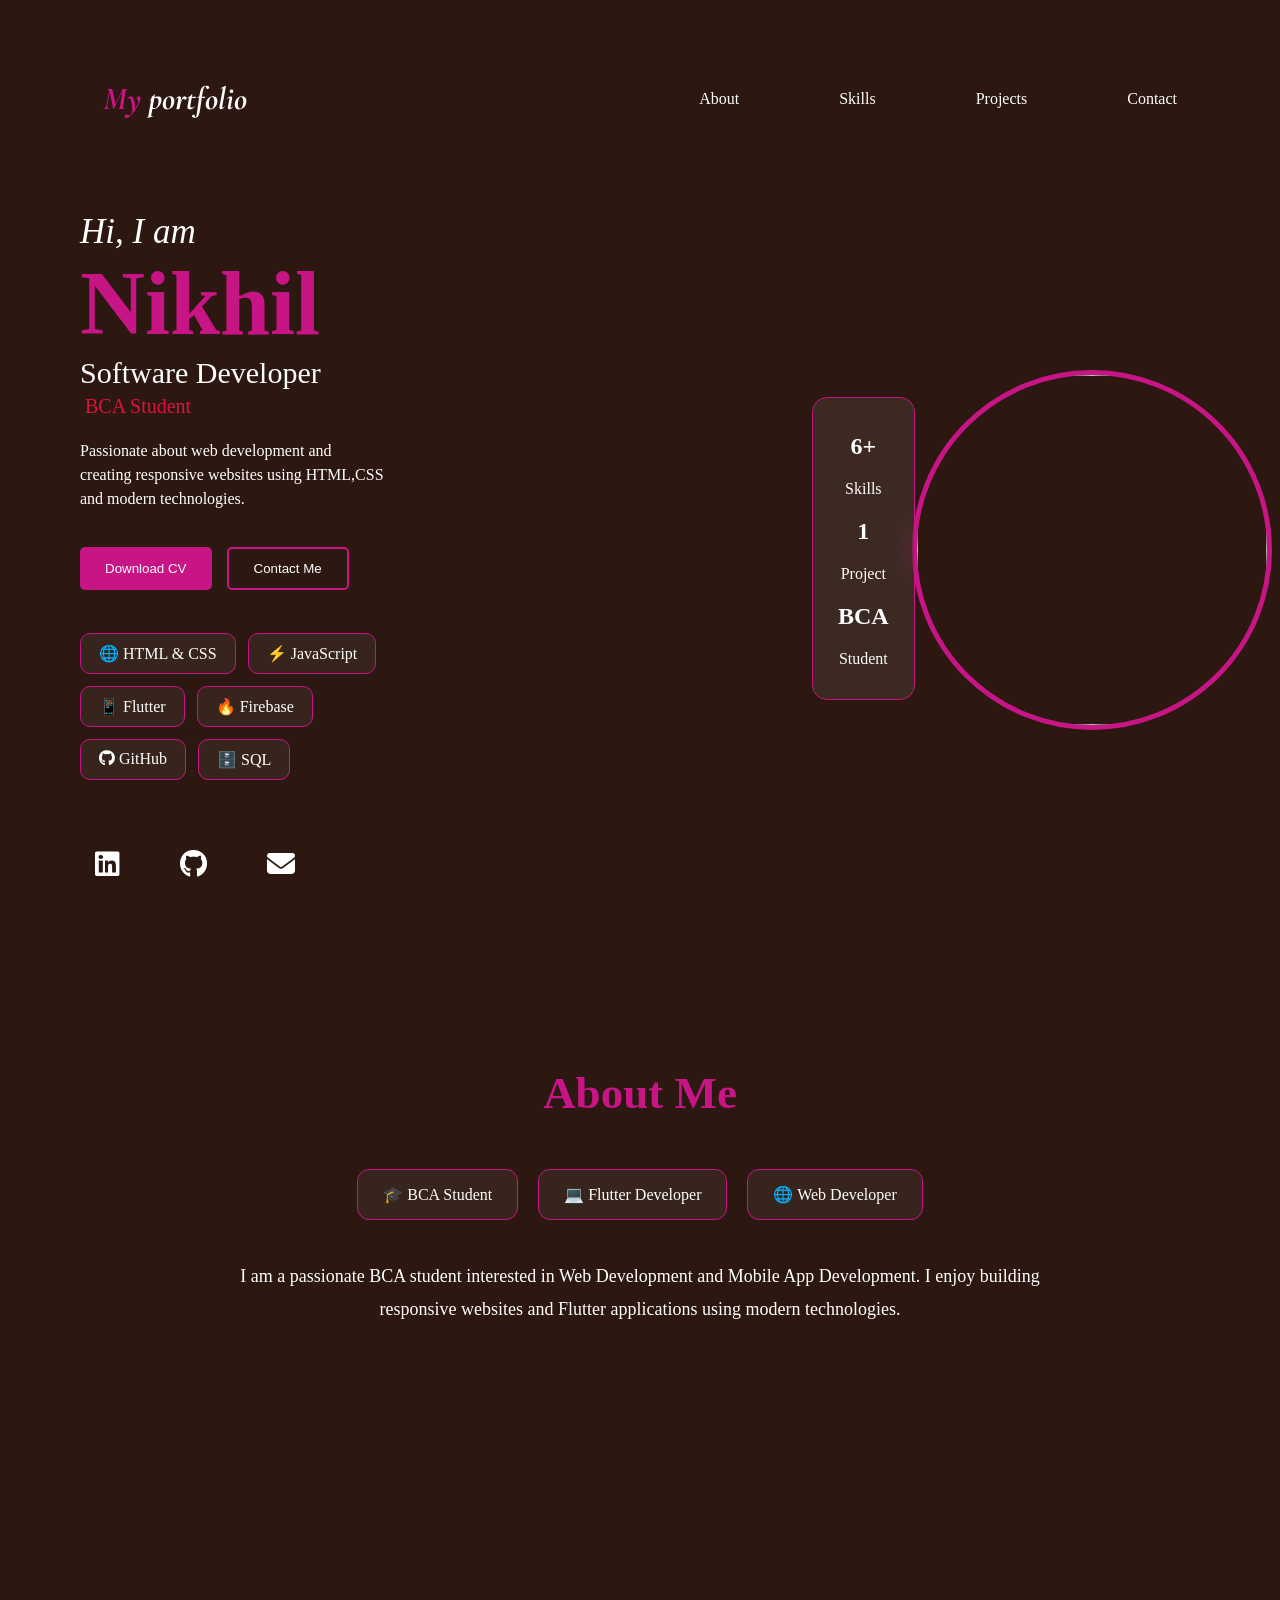
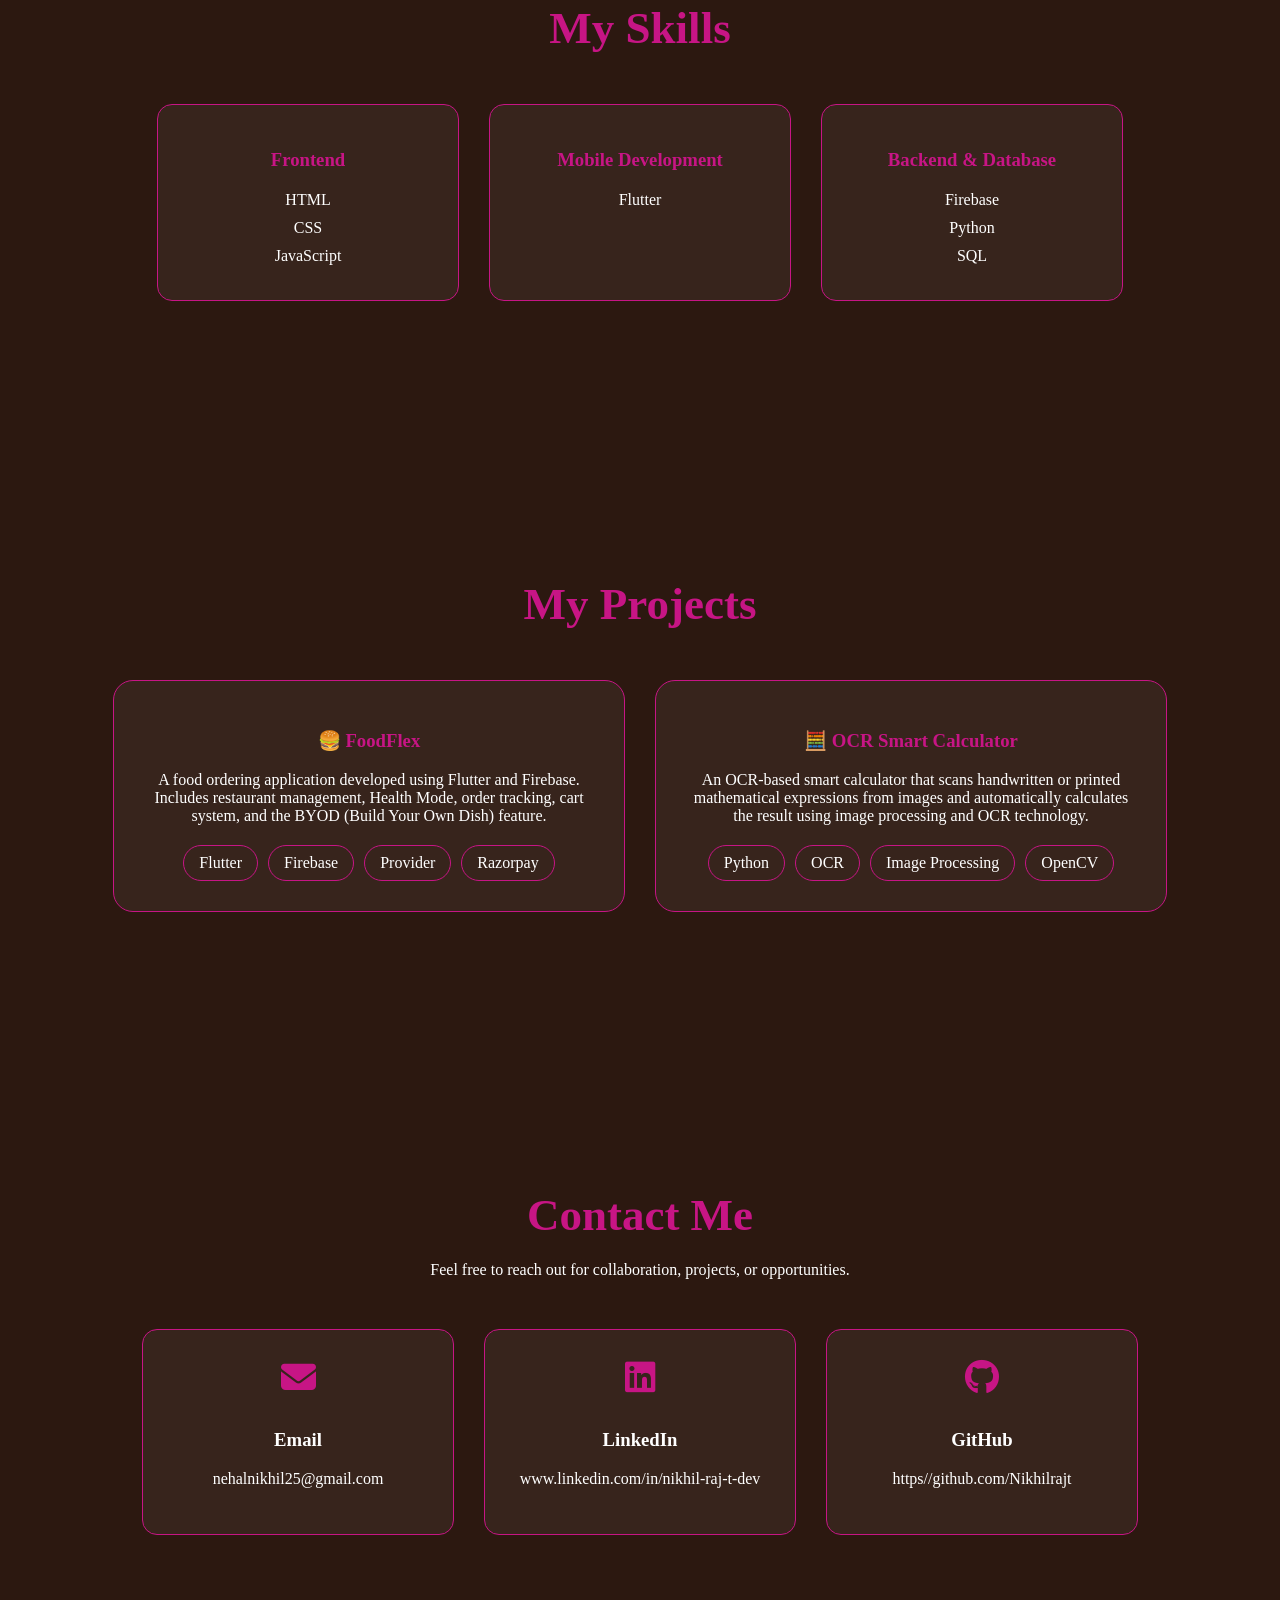
==== index.html @ 49c5f5f1 "Prepairing for live demo" ====
<html>
    <head>
        <title>My Portfolio</title>
        <link rel="stylesheet" href="Mainsection.css">
        <link href="https://fonts.googleapis.com/css2?family=Cormorant+Garamond:ital,wght@1,500&display=swap" rel="stylesheet">
        <link rel="stylesheet" href="https://cdnjs.cloudflare.com/ajax/libs/font-awesome/6.5.1/css/all.min.css">
    </head>
    <body>
        <div class="container">

    <h1 id="first">
        <a href="#home">M<span>y</span> portfolio</a>
    </h1>

    <nav>
        <a href="#about">About</a>
        <a href="#skills">Skills</a>
        <a href="#projects">Projects</a>
        <a href="#contact">Contact</a>
    </nav>

</div>
        <section id="home">
        <div class="hero">
        <div class="box">
    <p class="intro"><i>Hi, I am</i></p>
    <h1 class="name">Nikhil</h1>
    <p class="role">Software Developer</p>
    <p class="student">BCA Student</p>
    <div class="Description">
     <p>Passionate about web development and <br>creating responsive websites using HTML,CSS<br> and modern technologies.<br>
        </div>
        <div class="buttons">
    <button class="cv-btn">Download CV</button>
    <button class="contact-btn">Contact Me</button>
    </div><br>
        <div class="skill-box">
    <div class="card">🌐 HTML & CSS</div>
    <div class="card">⚡ JavaScript</div>
    <div class="card">📱 Flutter</div>
    <div class="card">🔥 Firebase</div>
    <div class="card"><i class="fa-brands fa-github"></i>  GitHub</div>
    <div class="card">🗄️ SQL</div>
</div>
    <div class="social">
    <a href="#"><i class="fab fa-linkedin"></i></a>
    <a href="#"><i class="fab fa-github"></i></a>
    <a href="#"><i class="fas fa-envelope"></i></a>
    </div>
        </div>
        <div class="image">
            <img src="C:\Users\Nikhil\OneDrive\Desktop\portfolio\WhatsApp Image 2026-06-28 at 12.14.20 PM.png" alt="Nikhil">
            <div class="info-card">
    <h2>6+</h2>
    <p>Skills</p>

    <h2>1</h2>
    <p>Project</p>

    <h2>BCA</h2>
    <p>Student</p>
</div>
        </div>
        </div>
        </section>
        <section class="about" id="about">
            <h2>About Me</h2>

            <div class="about-content">

                <div class="about-card">
                    🎓 BCA Student
                </div>

                <div class="about-card">
                    💻 Flutter Developer
                </div>

                <div class="about-card">
                    🌐 Web Developer
                </div>

            </div>

            <p class="about-text">
                I am a passionate BCA student interested in Web Development
                and Mobile App Development. I enjoy building responsive
                websites and Flutter applications using modern technologies.
            </p>
        </section>
        <section class="skills-section" id="skills">

    <h2>My Skills</h2>

    <div class="skills-container">

        <div class="skill-category">
            <h3>Frontend</h3>
            <p>HTML</p>
            <p>CSS</p>
            <p>JavaScript</p>
        </div>

        <div class="skill-category">
            <h3>Mobile Development</h3>
            <p>Flutter</p>
        </div>

        <div class="skill-category">
            <h3>Backend & Database</h3>
            <p>Firebase</p>
            <p>Python</p>
            <p>SQL</p>
        </div>

    </div>

</section>
<section class="projects" id="projects">

    <h2>My Projects</h2>

    <div class="projects-container">

        <!-- Project 1 -->
        <div class="project-card">
            <h3>🍔 FoodFlex</h3>

            <p>
                A food ordering application developed using Flutter and Firebase.
                Includes restaurant management, Health Mode, order tracking,
                cart system, and the BYOD (Build Your Own Dish) feature.
            </p>

            <div class="tech-used">
                <span>Flutter</span>
                <span>Firebase</span>
                <span>Provider</span>
                <span>Razorpay</span>
            </div>
        </div>

        <!-- Project 2 -->
        <div class="project-card">
            <h3>🧮 OCR Smart Calculator</h3>

            <p>
                An OCR-based smart calculator that scans handwritten or printed
                mathematical expressions from images and automatically calculates
                the result using image processing and OCR technology.
            </p>

            <div class="tech-used">
                <span>Python</span>
                <span>OCR</span>
                <span>Image Processing</span>
                <span>OpenCV</span>
            </div>
        </div>

    </div>

</section>
<section class="contact" id="contact">

    <h2>Contact Me</h2>

    <p class="contact-text">
        Feel free to reach out for collaboration, projects, or opportunities.
    </p>

    <div class="contact-container">

        <div class="contact-card">
            <i class="fas fa-envelope"></i>
            <h3>Email</h3>
            <p>nehalnikhil25@gmail.com</p>
        </div>

        <div class="contact-card">
            <i class="fab fa-linkedin"></i>
            <h3>LinkedIn</h3>
            <p>www.linkedin.com/in/nikhil-raj-t-dev</p>
        </div>

        <div class="contact-card">
            <i class="fab fa-github"></i>
            <h3>GitHub</h3>
            <p>https//github.com/Nikhilrajt</p>
        </div>

    </div>

</section>
    </body>

</html>
---- Mainsection.css ----
body{
    Background: #2C1810;
}
#first::first-letter{
    color:#C71585;
}
h1 span{
    color:#C71585;
}
#first{
    font-family: 'Cormorant Garamond', serif;
    font-style: italic;
    color:white;
}
nav{
    display:flex;
    gap:70px;
}
.container{
    display:flex;
    justify-content:space-between;
    align-items:center;
    padding:50px 80px;
    flex-wrap:wrap;
}
a{
    color:white;
    text-decoration:none;
    padding:10px 15px;
    white-space:nowrap;
    position:relative;
    transition:0.3s;
}
a::after{
    content:"";
    position:absolute;
    left:0;
    bottom:-5px;
    width:0;
    height:2px;
    background:#C71585;
    transition:0.3s;
}
a:hover{
    color:#C71585;
}
a:hover::after{
    width:100%;
}
.box{
    color:white;
    margin:20px;
    display:flex;
    flex-direction:column;
    padding: 2px;
    margin-left:70px;
}
.box h1{
    margin-bottom:1px;
}
.box b{
    margin:0;
    padding:0px;
}
.box span{
    color:#C71585;
}
.intro{
    color:white;
    font-size:35px;
    margin: 0;
}
.name{
    color:#C71585;
    font-size:90px;   /* Increase this value */
    margin:0;
}
.role{
    color:white;
    font-size:30px;
    margin-top:-10px;
    margin:0;
}
.student{
    font-size:20px;
    margin:5px;
    color:crimson
}
.Description{
    color:white;
    padding:0px;
    line-height:1.5;
}
.buttons{
    margin-top:20px;
    display:flex;
    gap:15px;
}
.cv-btn{
    background:#C71585;
    color:white;
    border:none;
    padding:12px 25px;
    border-radius:5px;
    cursor:pointer;
}
.contact-btn{
    background:transparent;
    color:white;
    border:2px solid #C71585;
    padding:12px 25px;
    border-radius:5px;
    cursor:pointer;
}
.image img{
    width:350px;
    height:350px;
    object-fit:cover;
    border-radius:50%;
    border:5px solid #C71585;
    position:relative;
}
.hero{
    display:flex;
    justify-content:center;
    align-items:center;
    gap:500px;
}
.social{
    display:flex;
    gap:30px;
    margin-top:30px;
}
.social a{
    color:white;
    font-size:28px;
    transition:0.3s;
}
.social a:hover{
    color:#C71585;
    transform:translateY(-5px);
}
.skill-box{
    display:flex;
    flex-wrap:wrap;
    gap:12px;
    margin-top:25px;
    margin-bottom:30px;
    max-width:500px;
}

.card{
    padding:10px 18px;
    border:1px solid #C71585;
    border-radius:10px;
    color:white;
    background:rgba(255,255,255,0.05);
    transition:0.3s;
    cursor:pointer;
}

.card:hover{
    background:#C71585;
    transform:translateY(-5px);
}
.info-card{
    position:absolute;

    left:-100px;
    bottom:30px;

    background:rgba(255,255,255,0.08);
    backdrop-filter:blur(10px);

    color:white;
    padding:15px 25px;

    border-radius:15px;
    border:1px solid #C71585;

    text-align:center;
}
.image{
    position:relative;
}
.about{
    padding:120px 80px;
    text-align:center;
    color:white;
}

.about h2{
    color:#C71585;
    font-size:45px;
    margin-bottom:50px;
}

.about-content{
    display:flex;
    justify-content:center;
    gap:20px;
    flex-wrap:wrap;
    margin-bottom:40px;
}

.about-card{
    padding:15px 25px;
    border:1px solid #C71585;
    border-radius:12px;
    background:rgba(255,255,255,0.05);
}

.about-text{
    max-width:800px;
    margin:auto;
    line-height:1.8;
    font-size:18px;
}
.skills-section{
    padding:120px 80px;
    color:white;
    text-align:center;
}

.skills-section h2{
    color:#C71585;
    font-size:45px;
    margin-bottom:50px;
}

.skills-container{
    display:flex;
    justify-content:center;
    gap:30px;
    flex-wrap:wrap;
}

.skill-category{
    width:250px;
    padding:25px;
    border:1px solid #C71585;
    border-radius:15px;
    background:rgba(255,255,255,0.05);
    transition:0.3s;
}

.skill-category:hover{
    transform:translateY(-10px);
}

.skill-category h3{
    color:#C71585;
    margin-bottom:20px;
}

.skill-category p{
    margin:10px 0;
}
.projects{
    padding:120px 80px;
    color:white;
    text-align:center;
}

.projects h2{
    color:#C71585;
    font-size:45px;
    margin-bottom:50px;
}

.projects-container{
    display:flex;
    justify-content:center;
    gap:30px;
    flex-wrap:wrap;
}

.project-card{
    width:450px;
    padding:30px;

    border:1px solid #C71585;
    border-radius:20px;

    background:rgba(255,255,255,0.05);

    transition:0.3s;
}

.project-card:hover{
    transform:translateY(-10px);
}

.project-card h3{
    color:#C71585;
}

.tech-used{
    display:flex;
    gap:10px;
    flex-wrap:wrap;
    justify-content:center;
    margin-top:20px;
}

.tech-used span{
    border:1px solid #C71585;
    padding:8px 15px;
    border-radius:20px;
}
.contact{
    padding:120px 80px;
    text-align:center;
    color:white;
}

.contact h2{
    color:#C71585;
    font-size:45px;
    margin-bottom:20px;
}

.contact-text{
    margin-bottom:50px;
}

.contact-container{
    display:flex;
    justify-content:center;
    gap:30px;
    flex-wrap:wrap;
}

.contact-card{
    width:250px;
    padding:30px;

    border:1px solid #C71585;
    border-radius:15px;

    background:rgba(255,255,255,0.05);

    transition:0.3s;
}

.contact-card:hover{
    transform:translateY(-10px);
}

.contact-card i{
    font-size:35px;
    color:#C71585;
    margin-bottom:15px;
}
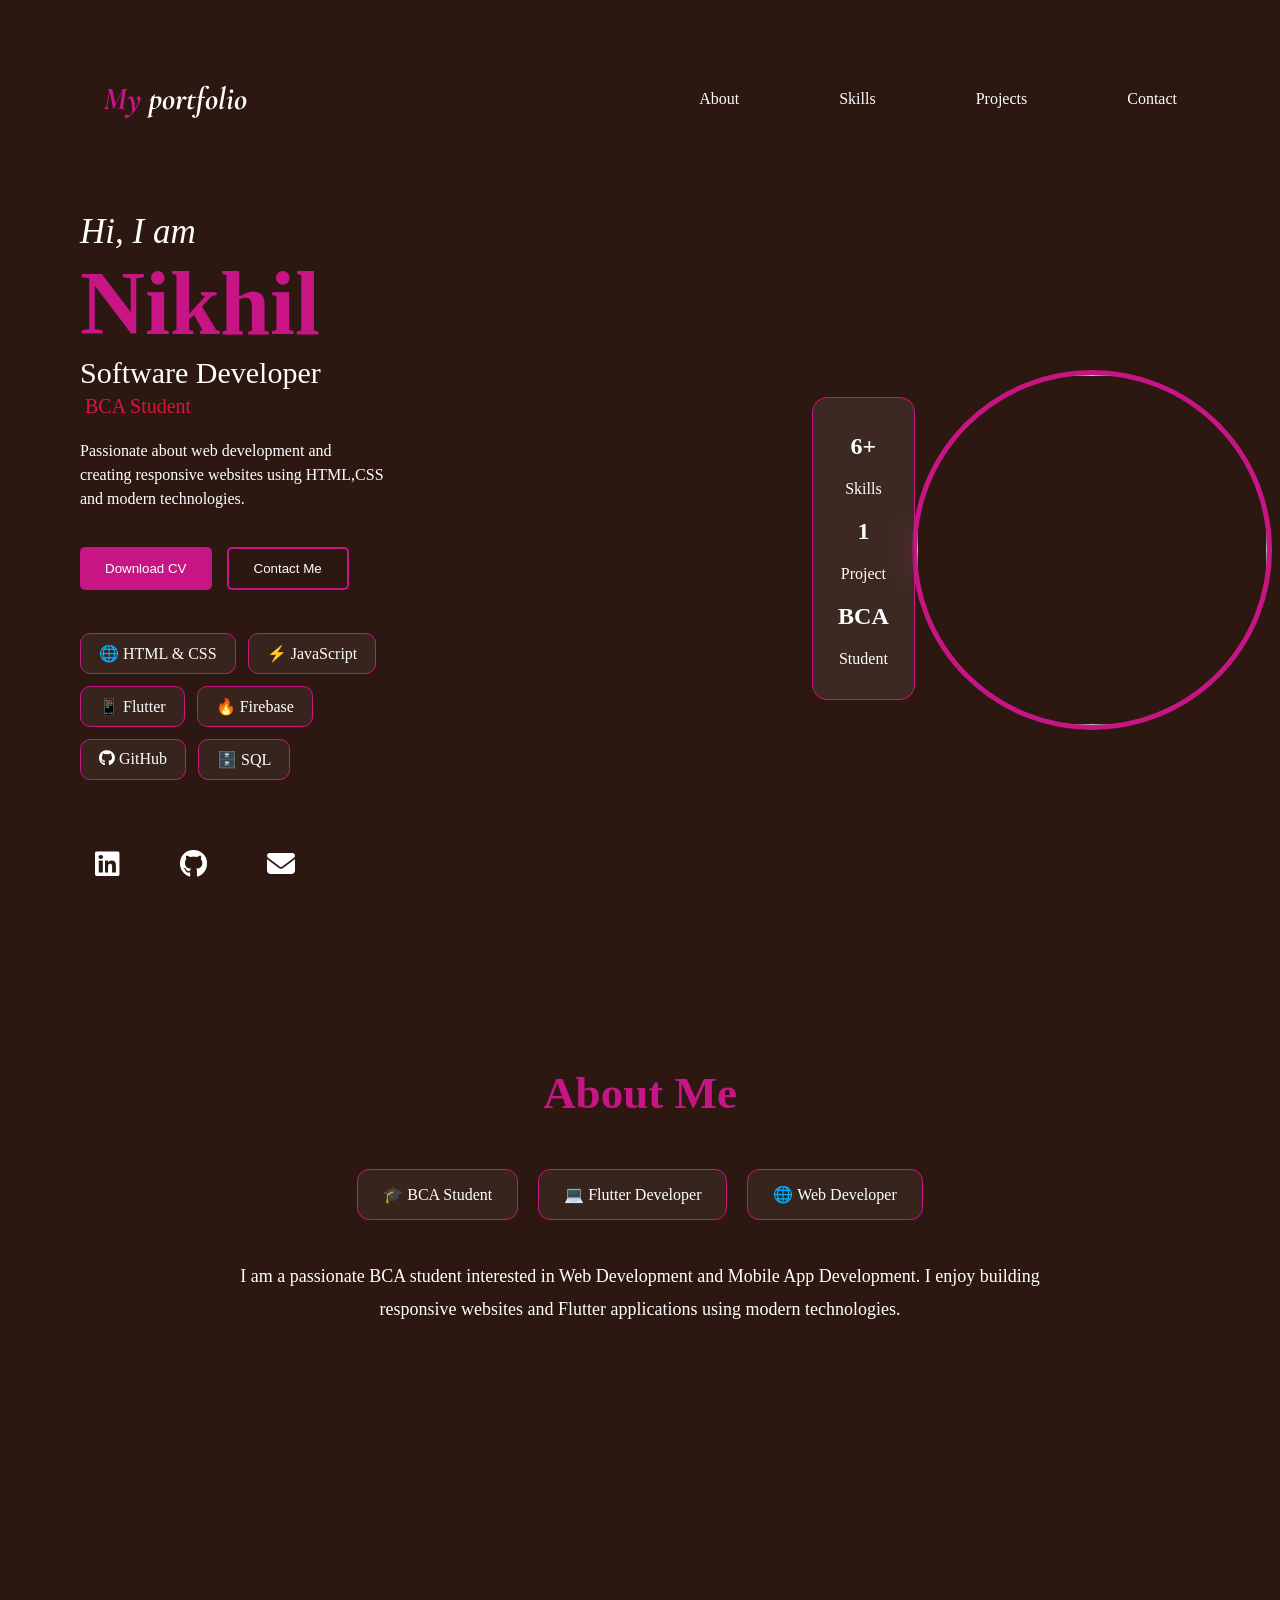
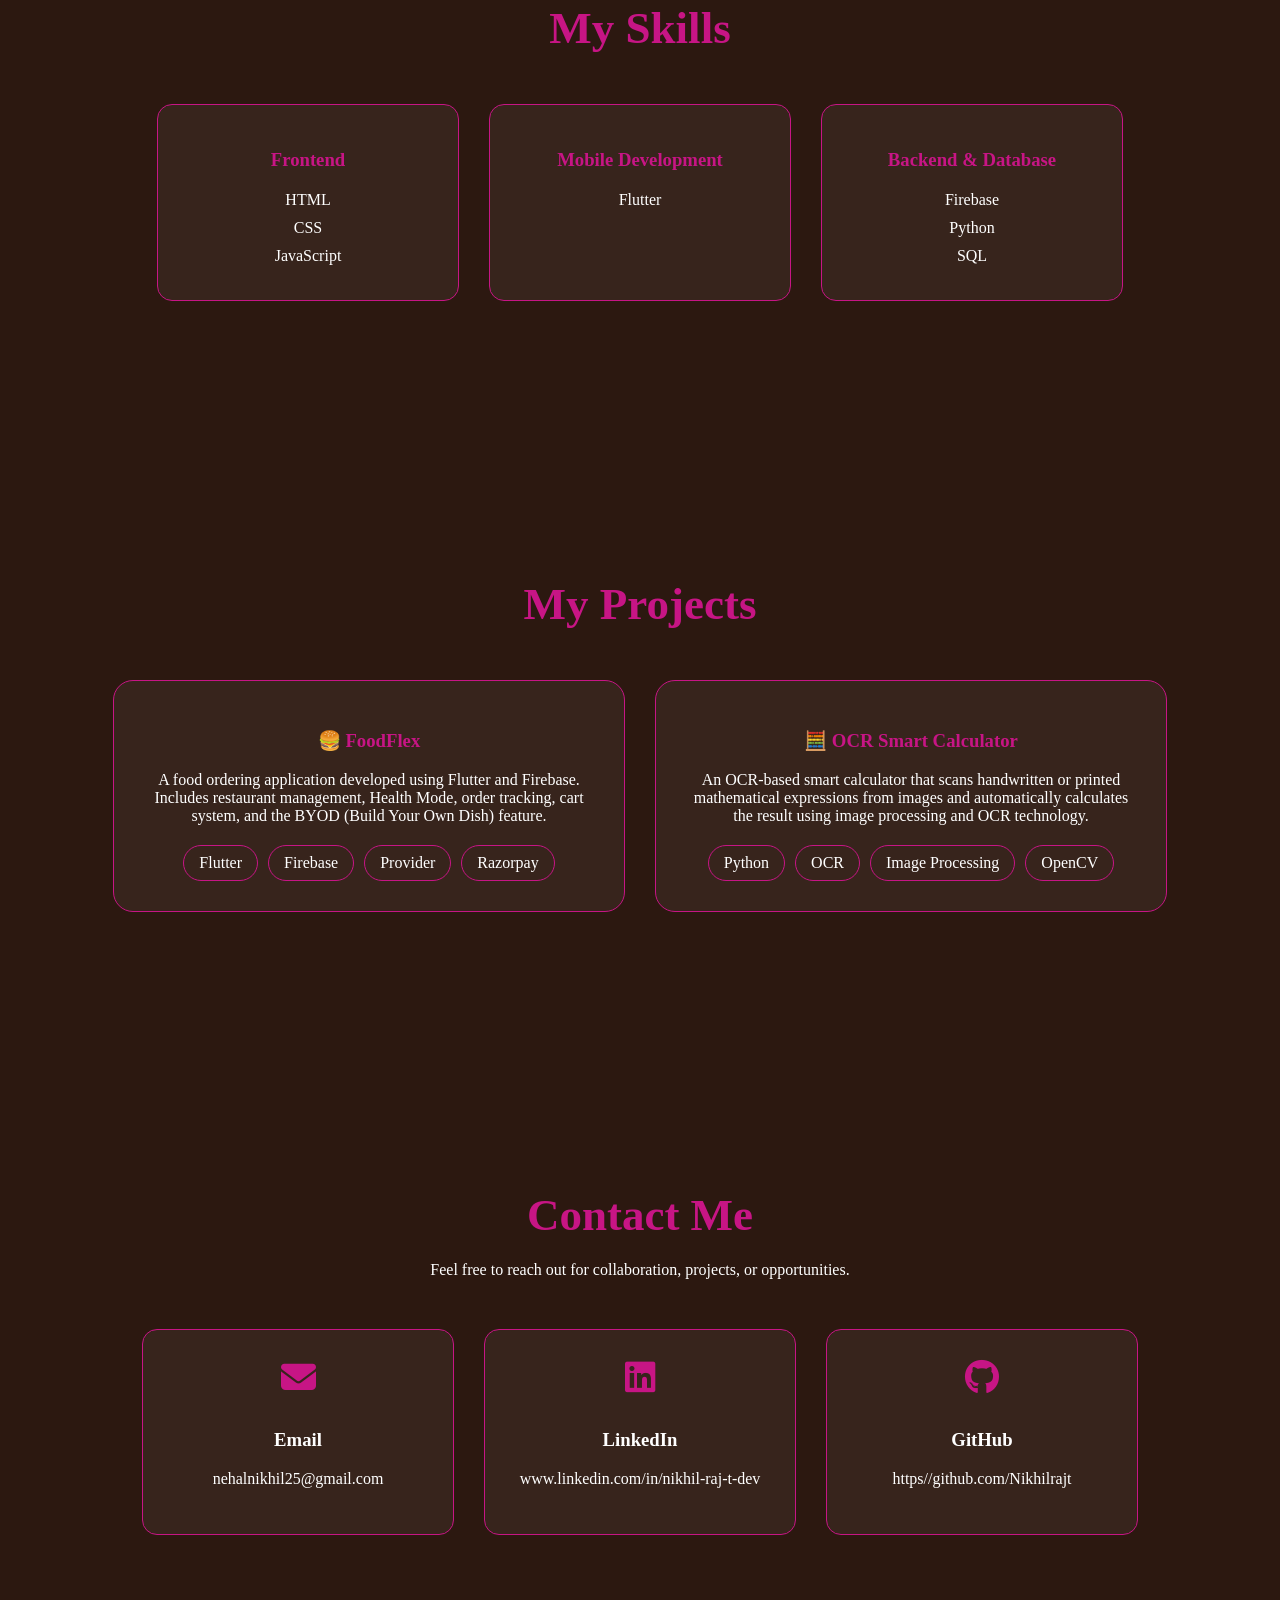
==== commit 91107778: "css changed" ====
--- a/index.html
+++ b/index.html
@@ -1,7 +1,7 @@
 <html>
     <head>
         <title>My Portfolio</title>
-        <link rel="stylesheet" href="Mainsection.css">
+        <link rel="stylesheet" href="style.css">
         <link href="https://fonts.googleapis.com/css2?family=Cormorant+Garamond:ital,wght@1,500&display=swap" rel="stylesheet">
         <link rel="stylesheet" href="https://cdnjs.cloudflare.com/ajax/libs/font-awesome/6.5.1/css/all.min.css">
     </head>
--- a/style.css
+++ b/style.css
@@ -0,0 +1,354 @@
+body{
+    Background: #2C1810;
+}
+#first::first-letter{
+    color:#C71585;
+}
+h1 span{
+    color:#C71585;
+}
+#first{
+    font-family: 'Cormorant Garamond', serif;
+    font-style: italic;
+    color:white;
+}
+nav{
+    display:flex;
+    gap:70px;
+}
+.container{
+    display:flex;
+    justify-content:space-between;
+    align-items:center;
+    padding:50px 80px;
+    flex-wrap:wrap;
+}
+a{
+    color:white;
+    text-decoration:none;
+    padding:10px 15px;
+    white-space:nowrap;
+    position:relative;
+    transition:0.3s;
+}
+a::after{
+    content:"";
+    position:absolute;
+    left:0;
+    bottom:-5px;
+    width:0;
+    height:2px;
+    background:#C71585;
+    transition:0.3s;
+}
+a:hover{
+    color:#C71585;
+}
+a:hover::after{
+    width:100%;
+}
+.box{
+    color:white;
+    margin:20px;
+    display:flex;
+    flex-direction:column;
+    padding: 2px;
+    margin-left:70px;
+}
+.box h1{
+    margin-bottom:1px;
+}
+.box b{
+    margin:0;
+    padding:0px;
+}
+.box span{
+    color:#C71585;
+}
+.intro{
+    color:white;
+    font-size:35px;
+    margin: 0;
+}
+.name{
+    color:#C71585;
+    font-size:90px;   /* Increase this value */
+    margin:0;
+}
+.role{
+    color:white;
+    font-size:30px;
+    margin-top:-10px;
+    margin:0;
+}
+.student{
+    font-size:20px;
+    margin:5px;
+    color:crimson
+}
+.Description{
+    color:white;
+    padding:0px;
+    line-height:1.5;
+}
+.buttons{
+    margin-top:20px;
+    display:flex;
+    gap:15px;
+}
+.cv-btn{
+    background:#C71585;
+    color:white;
+    border:none;
+    padding:12px 25px;
+    border-radius:5px;
+    cursor:pointer;
+}
+.contact-btn{
+    background:transparent;
+    color:white;
+    border:2px solid #C71585;
+    padding:12px 25px;
+    border-radius:5px;
+    cursor:pointer;
+}
+.image img{
+    width:350px;
+    height:350px;
+    object-fit:cover;
+    border-radius:50%;
+    border:5px solid #C71585;
+    position:relative;
+}
+.hero{
+    display:flex;
+    justify-content:center;
+    align-items:center;
+    gap:500px;
+}
+.social{
+    display:flex;
+    gap:30px;
+    margin-top:30px;
+}
+.social a{
+    color:white;
+    font-size:28px;
+    transition:0.3s;
+}
+.social a:hover{
+    color:#C71585;
+    transform:translateY(-5px);
+}
+.skill-box{
+    display:flex;
+    flex-wrap:wrap;
+    gap:12px;
+    margin-top:25px;
+    margin-bottom:30px;
+    max-width:500px;
+}
+
+.card{
+    padding:10px 18px;
+    border:1px solid #C71585;
+    border-radius:10px;
+    color:white;
+    background:rgba(255,255,255,0.05);
+    transition:0.3s;
+    cursor:pointer;
+}
+
+.card:hover{
+    background:#C71585;
+    transform:translateY(-5px);
+}
+.info-card{
+    position:absolute;
+
+    left:-100px;
+    bottom:30px;
+
+    background:rgba(255,255,255,0.08);
+    backdrop-filter:blur(10px);
+
+    color:white;
+    padding:15px 25px;
+
+    border-radius:15px;
+    border:1px solid #C71585;
+
+    text-align:center;
+}
+.image{
+    position:relative;
+}
+.about{
+    padding:120px 80px;
+    text-align:center;
+    color:white;
+}
+
+.about h2{
+    color:#C71585;
+    font-size:45px;
+    margin-bottom:50px;
+}
+
+.about-content{
+    display:flex;
+    justify-content:center;
+    gap:20px;
+    flex-wrap:wrap;
+    margin-bottom:40px;
+}
+
+.about-card{
+    padding:15px 25px;
+    border:1px solid #C71585;
+    border-radius:12px;
+    background:rgba(255,255,255,0.05);
+}
+
+.about-text{
+    max-width:800px;
+    margin:auto;
+    line-height:1.8;
+    font-size:18px;
+}
+.skills-section{
+    padding:120px 80px;
+    color:white;
+    text-align:center;
+}
+
+.skills-section h2{
+    color:#C71585;
+    font-size:45px;
+    margin-bottom:50px;
+}
+
+.skills-container{
+    display:flex;
+    justify-content:center;
+    gap:30px;
+    flex-wrap:wrap;
+}
+
+.skill-category{
+    width:250px;
+    padding:25px;
+    border:1px solid #C71585;
+    border-radius:15px;
+    background:rgba(255,255,255,0.05);
+    transition:0.3s;
+}
+
+.skill-category:hover{
+    transform:translateY(-10px);
+}
+
+.skill-category h3{
+    color:#C71585;
+    margin-bottom:20px;
+}
+
+.skill-category p{
+    margin:10px 0;
+}
+.projects{
+    padding:120px 80px;
+    color:white;
+    text-align:center;
+}
+
+.projects h2{
+    color:#C71585;
+    font-size:45px;
+    margin-bottom:50px;
+}
+
+.projects-container{
+    display:flex;
+    justify-content:center;
+    gap:30px;
+    flex-wrap:wrap;
+}
+
+.project-card{
+    width:450px;
+    padding:30px;
+
+    border:1px solid #C71585;
+    border-radius:20px;
+
+    background:rgba(255,255,255,0.05);
+
+    transition:0.3s;
+}
+
+.project-card:hover{
+    transform:translateY(-10px);
+}
+
+.project-card h3{
+    color:#C71585;
+}
+
+.tech-used{
+    display:flex;
+    gap:10px;
+    flex-wrap:wrap;
+    justify-content:center;
+    margin-top:20px;
+}
+
+.tech-used span{
+    border:1px solid #C71585;
+    padding:8px 15px;
+    border-radius:20px;
+}
+.contact{
+    padding:120px 80px;
+    text-align:center;
+    color:white;
+}
+
+.contact h2{
+    color:#C71585;
+    font-size:45px;
+    margin-bottom:20px;
+}
+
+.contact-text{
+    margin-bottom:50px;
+}
+
+.contact-container{
+    display:flex;
+    justify-content:center;
+    gap:30px;
+    flex-wrap:wrap;
+}
+
+.contact-card{
+    width:250px;
+    padding:30px;
+
+    border:1px solid #C71585;
+    border-radius:15px;
+
+    background:rgba(255,255,255,0.05);
+
+    transition:0.3s;
+}
+
+.contact-card:hover{
+    transform:translateY(-10px);
+}
+
+.contact-card i{
+    font-size:35px;
+    color:#C71585;
+    margin-bottom:15px;
+}
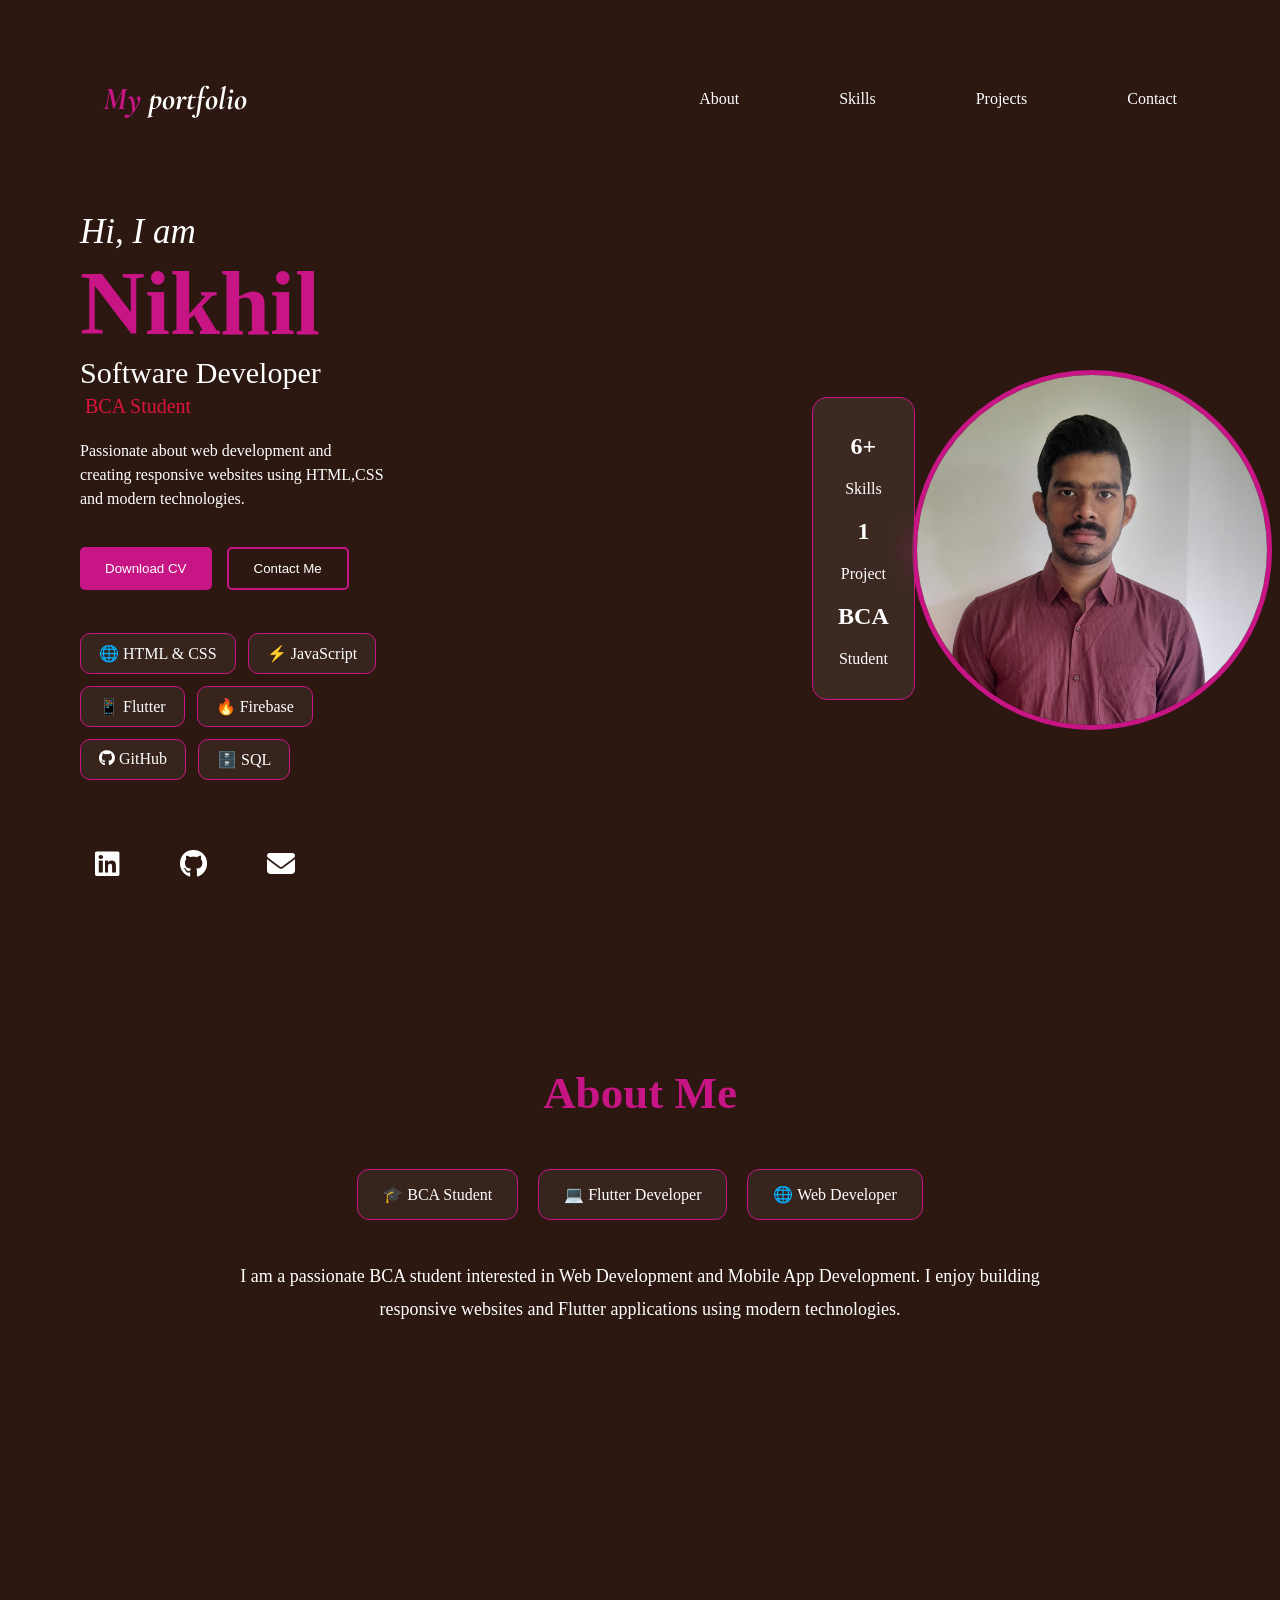
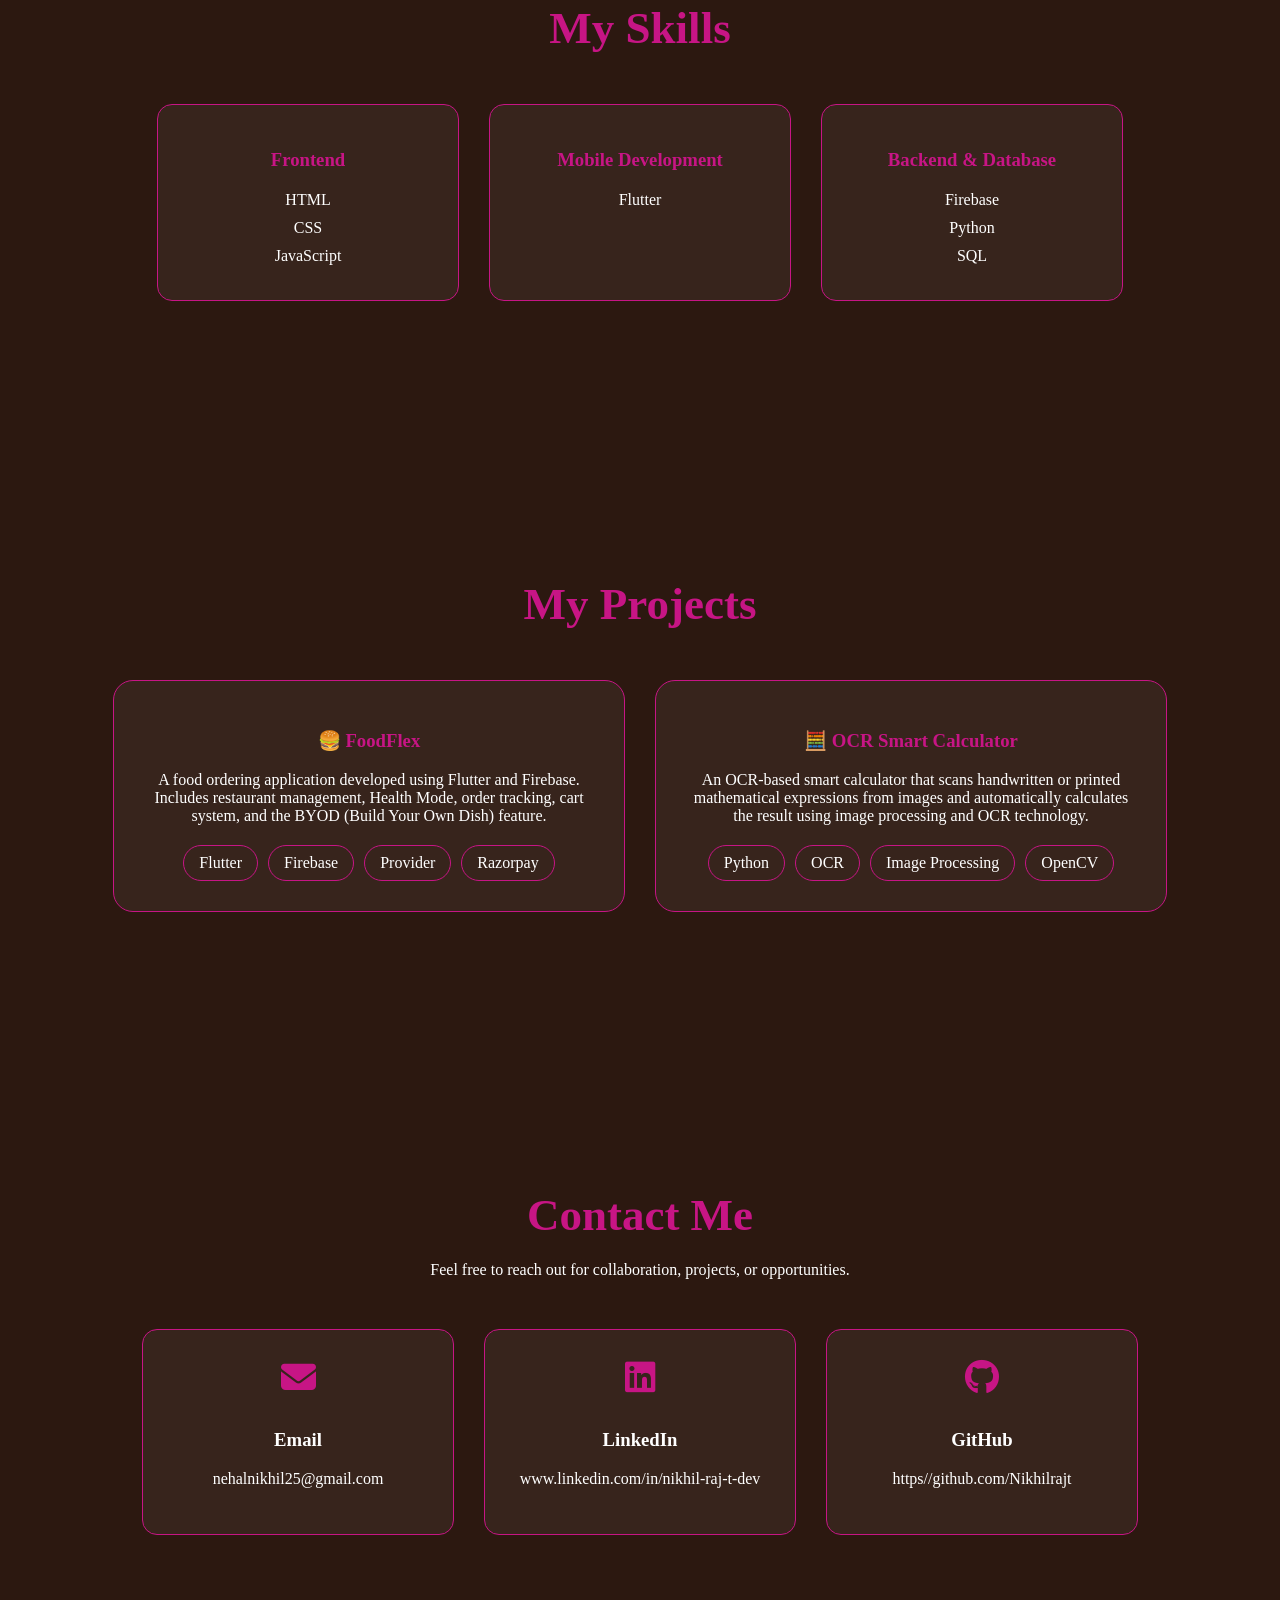
==== commit 96f5fcb4: "error debugged in img" ====
--- a/index.html
+++ b/index.html
@@ -49,7 +49,7 @@
     </div>
         </div>
         <div class="image">
-            <img src="C:\Users\Nikhil\OneDrive\Desktop\portfolio\WhatsApp Image 2026-06-28 at 12.14.20 PM.png" alt="Nikhil">
+            <img src="image\WhatsApp Image 2026-06-28 at 12.14.20 PM.png" alt="Nikhil">
             <div class="info-card">
     <h2>6+</h2>
     <p>Skills</p>
